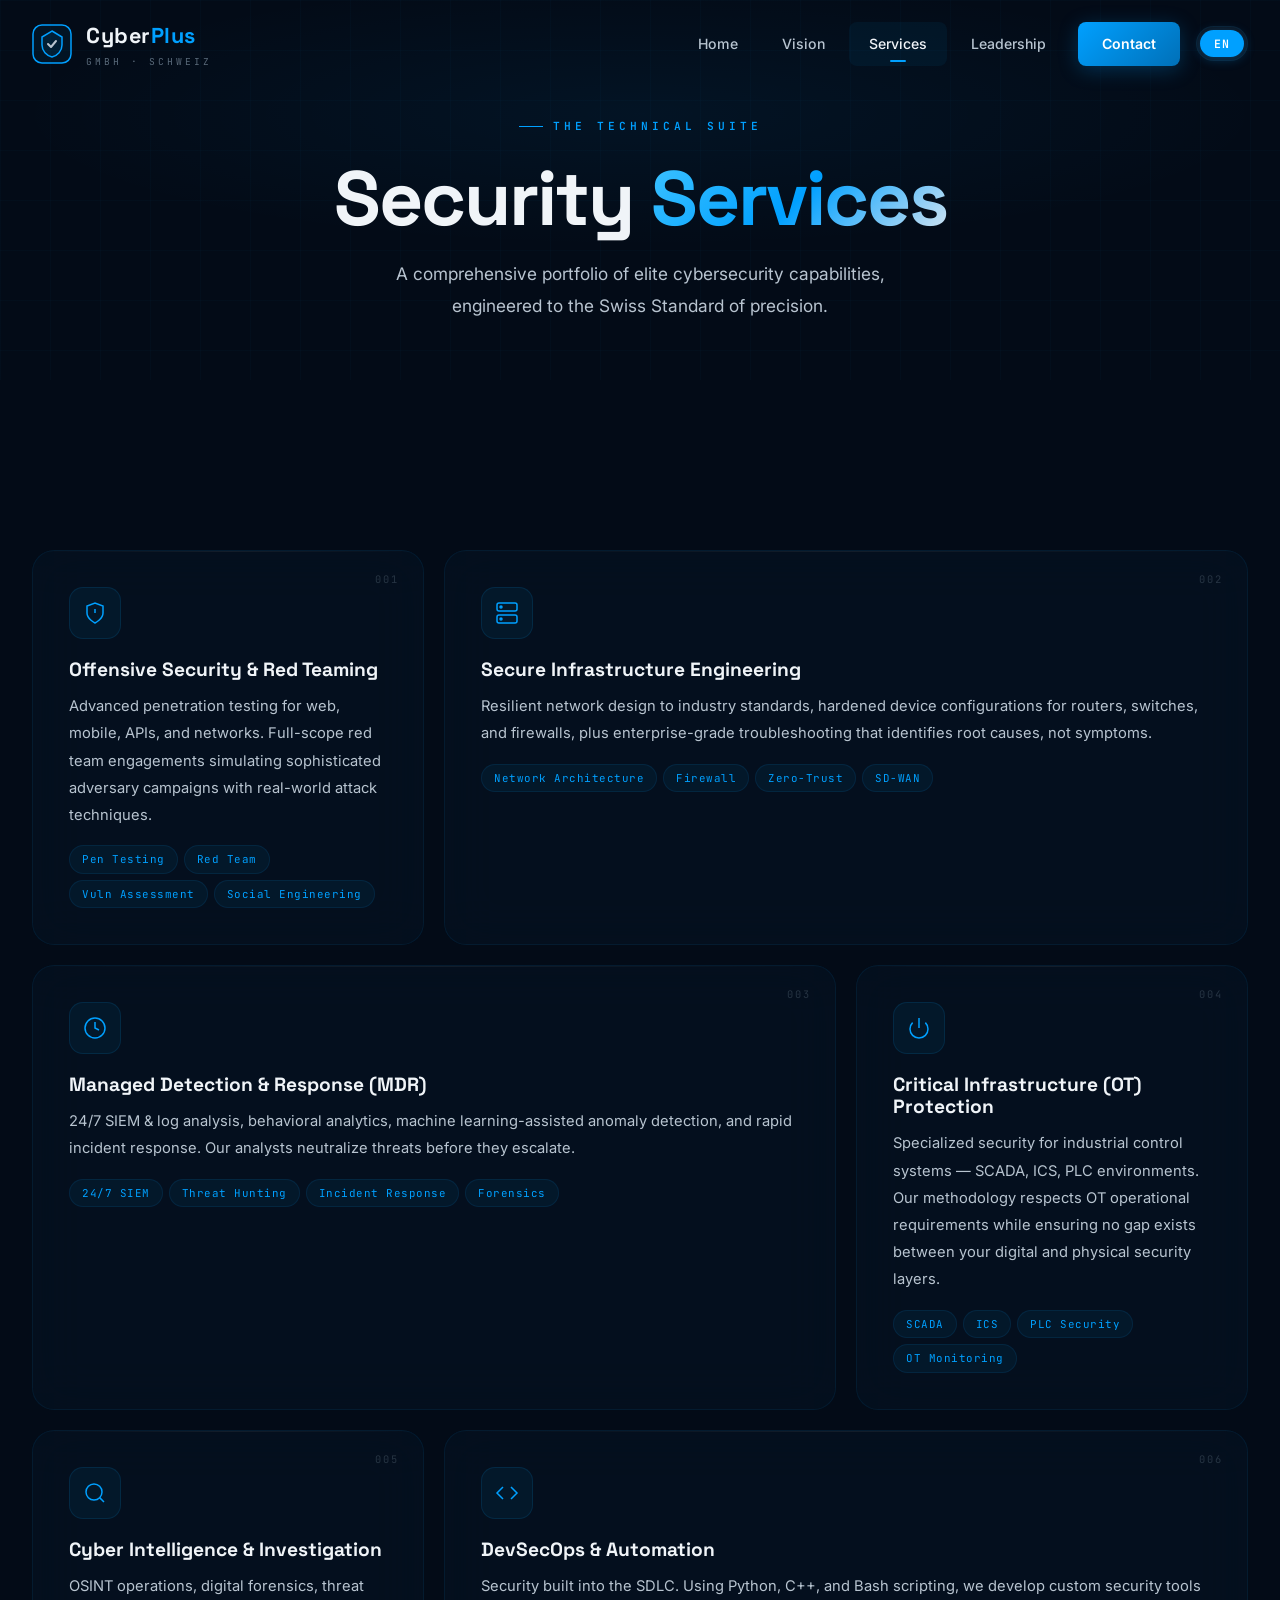
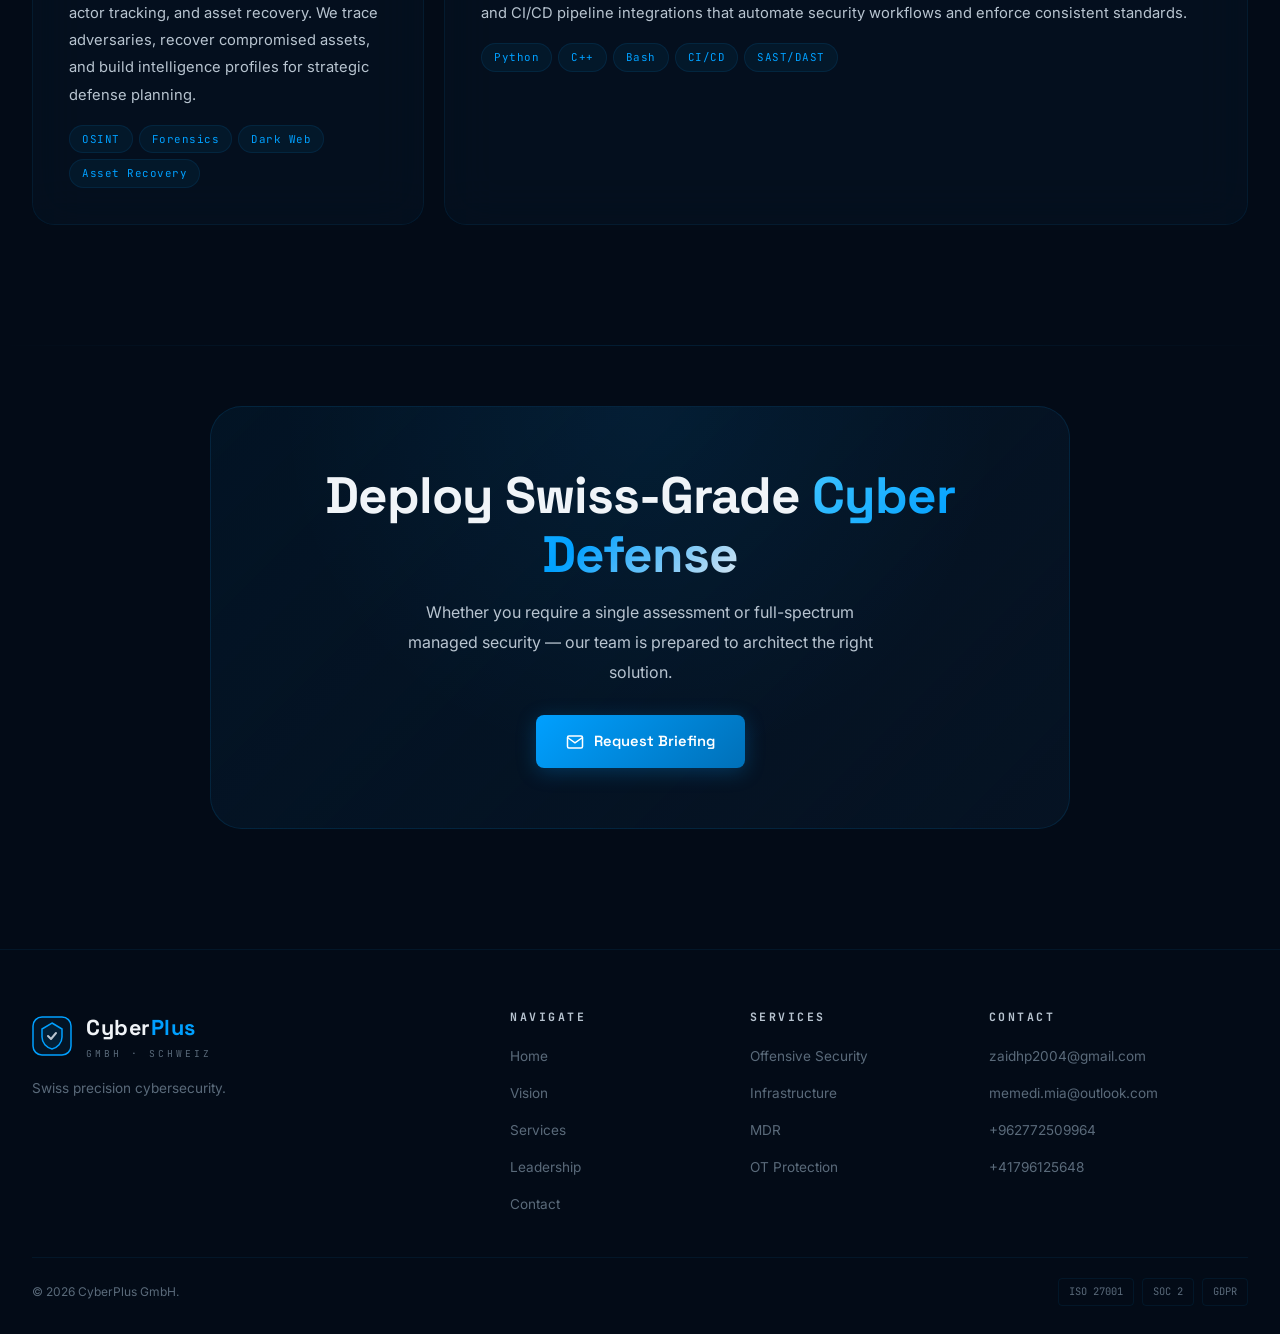
==== pages/services.html @ ab979b83 "Add files via upload" ====
<!DOCTYPE html>
<html lang="en">
<head>
  <meta charset="UTF-8">
  <meta name="viewport" content="width=device-width, initial-scale=1.0">
  <meta name="description" content="CyberPlus GmbH Security Services — Offensive Security, Red Teaming, MDR, OT Protection, Cyber Intelligence, DevSecOps. Swiss-grade cybersecurity.">
  <meta name="keywords" content="Offensive Security Zurich, Red Teaming Switzerland, Managed Detection Response, OT Security, DevSecOps, Penetration Testing, CyberPlus GmbH">
  <title>Core Security Services — CyberPlus GmbH</title>
  <link rel="stylesheet" href="../css/styles.css">
</head>
<body>
  <nav class="nav"><div class="nav-inner">
    <a href="../index.html" class="nav-brand"><div class="nav-brand-icon"><svg viewBox="0 0 40 40" fill="none"><rect x="1" y="1" width="38" height="38" rx="9" stroke="#00A0FF" stroke-width="1.5" fill="rgba(0,160,255,0.06)"/><path d="M20 7L30 13V21C30 27 25.5 31.5 20 33C14.5 31.5 10 27 10 21V13L20 7Z" stroke="#00A0FF" stroke-width="1.5" fill="rgba(0,160,255,0.08)"/><path d="M16 20L19 23L24 17" stroke="#B8C4D0" stroke-width="2" stroke-linecap="round" stroke-linejoin="round"/></svg></div><div><div class="nav-brand-name">Cyber<em>Plus</em></div><span class="nav-brand-sub">GmbH · Schweiz</span></div></a>
    <ul class="nav-menu">
      <li><a href="../index.html" data-lang="en">Home</a><a href="../index.html" data-lang="de">Startseite</a></li>
      <li><a href="vision.html">Vision</a></li>
      <li><a href="services.html" class="active" data-lang="en">Services</a><a href="services.html" class="active" data-lang="de">Leistungen</a></li>
      <li><a href="leadership.html" data-lang="en">Leadership</a><a href="leadership.html" data-lang="de">Führung</a></li>
      <li><a href="contact.html" class="nav-cta-btn" data-lang="en">Contact</a><a href="contact.html" class="nav-cta-btn" data-lang="de">Kontakt</a></li>
      <li><div class="lang-switch"><button class="lang-btn active" data-lang="en">EN</button><button class="lang-btn" data-lang="de">DE</button></div></li>
    </ul>
    <button class="nav-hamburger" aria-label="Menu"><span></span><span></span><span></span></button>
  </div></nav>
  <div class="nav-overlay"></div>

  <header class="page-hero">
    <div class="page-hero-bg"></div><div class="page-hero-grid"></div>
    <div class="container" style="position:relative;z-index:2;">
      <div class="section-tag reveal" style="justify-content:center;" data-lang="en">The Technical Suite</div>
      <div class="section-tag reveal" style="justify-content:center;" data-lang="de">Die technische Suite</div>
      <h1 class="reveal" data-lang="en">Security <span class="grad">Services</span></h1>
      <h1 class="reveal" data-lang="de">Sicherheits<span class="grad">leistungen</span></h1>
      <p class="reveal" data-lang="en">A comprehensive portfolio of elite cybersecurity capabilities, engineered to the Swiss Standard of precision.</p>
      <p class="reveal" data-lang="de">Ein umfassendes Portfolio erstklassiger Cybersicherheits-Fähigkeiten, entwickelt nach dem Schweizer Standard der Präzision.</p>
    </div>
  </header>

  <section class="section">
    <div class="container">
      <div class="services-bento stagger">
        <!-- 1. Offensive Security -->
        <div class="svc glass tilt-card">
          <span class="svc-num">001</span>
          <div class="svc-icon"><svg viewBox="0 0 24 24"><path d="M12 22s8-4 8-10V5l-8-3-8 3v7c0 6 8 10 8 10z"/><path d="M12 8v4M12 16h.01"/></svg></div>
          <h3 data-lang="en">Offensive Security &amp; Red Teaming</h3><h3 data-lang="de">Offensive Sicherheit &amp; Red Teaming</h3>
          <p data-lang="en">Advanced penetration testing for web, mobile, APIs, and networks. Full-scope red team engagements simulating sophisticated adversary campaigns with real-world attack techniques.</p>
          <p data-lang="de">Fortgeschrittene Penetrationstests für Web, Mobil, APIs und Netzwerke. Vollständige Red-Team-Engagements, die anspruchsvolle Angreifer-Kampagnen mit realen Angriffstechniken simulieren.</p>
          <div class="svc-chips"><span class="svc-chip">Pen Testing</span><span class="svc-chip">Red Team</span><span class="svc-chip">Vuln Assessment</span><span class="svc-chip">Social Engineering</span></div>
        </div>
        <!-- 2. Infrastructure -->
        <div class="svc glass tilt-card">
          <span class="svc-num">002</span>
          <div class="svc-icon"><svg viewBox="0 0 24 24"><rect x="2" y="2" width="20" height="8" rx="2"/><rect x="2" y="14" width="20" height="8" rx="2"/><circle cx="6" cy="6" r="1"/><circle cx="6" cy="18" r="1"/></svg></div>
          <h3 data-lang="en">Secure Infrastructure Engineering</h3><h3 data-lang="de">Sichere Infrastruktur-Entwicklung</h3>
          <p data-lang="en">Resilient network design to industry standards, hardened device configurations for routers, switches, and firewalls, plus enterprise-grade troubleshooting that identifies root causes, not symptoms.</p>
          <p data-lang="de">Widerstandsfähiges Netzwerkdesign nach Industriestandards, gehärtete Gerätekonfigurationen für Router, Switches und Firewalls sowie Enterprise-Fehlerbehebung, die Ursachen identifiziert.</p>
          <div class="svc-chips"><span class="svc-chip">Network Architecture</span><span class="svc-chip">Firewall</span><span class="svc-chip">Zero-Trust</span><span class="svc-chip">SD-WAN</span></div>
        </div>
        <!-- 3. MDR -->
        <div class="svc glass tilt-card">
          <span class="svc-num">003</span>
          <div class="svc-icon"><svg viewBox="0 0 24 24"><circle cx="12" cy="12" r="10"/><polyline points="12 6 12 12 16 14"/></svg></div>
          <h3 data-lang="en">Managed Detection &amp; Response (MDR)</h3><h3 data-lang="de">Managed Detection &amp; Response (MDR)</h3>
          <p data-lang="en">24/7 SIEM &amp; log analysis, behavioral analytics, machine learning-assisted anomaly detection, and rapid incident response. Our analysts neutralize threats before they escalate.</p>
          <p data-lang="de">24/7 SIEM &amp; Log-Analyse, Verhaltensanalyse, maschinell unterstützte Anomalieerkennung und schnelle Vorfallsreaktion. Unsere Analysten neutralisieren Bedrohungen, bevor sie eskalieren.</p>
          <div class="svc-chips"><span class="svc-chip">24/7 SIEM</span><span class="svc-chip">Threat Hunting</span><span class="svc-chip">Incident Response</span><span class="svc-chip">Forensics</span></div>
        </div>
        <!-- 4. OT Protection -->
        <div class="svc glass tilt-card">
          <span class="svc-num">004</span>
          <div class="svc-icon"><svg viewBox="0 0 24 24"><path d="M18.36 6.64a9 9 0 1 1-12.73 0"/><line x1="12" y1="2" x2="12" y2="12"/></svg></div>
          <h3 data-lang="en">Critical Infrastructure (OT) Protection</h3><h3 data-lang="de">Schutz Kritischer Infrastrukturen (OT)</h3>
          <p data-lang="en">Specialized security for industrial control systems — SCADA, ICS, PLC environments. Our methodology respects OT operational requirements while ensuring no gap exists between your digital and physical security layers.</p>
          <p data-lang="de">Spezialisierte Sicherheit für industrielle Steuerungssysteme — SCADA, ICS, PLC-Umgebungen. Unsere Methodik respektiert OT-Betriebsanforderungen und schliesst Lücken zwischen digitalen und physischen Sicherheitsschichten.</p>
          <div class="svc-chips"><span class="svc-chip">SCADA</span><span class="svc-chip">ICS</span><span class="svc-chip">PLC Security</span><span class="svc-chip">OT Monitoring</span></div>
        </div>
        <!-- 5. Cyber Intelligence -->
        <div class="svc glass tilt-card">
          <span class="svc-num">005</span>
          <div class="svc-icon"><svg viewBox="0 0 24 24"><circle cx="11" cy="11" r="8"/><line x1="21" y1="21" x2="16.65" y2="16.65"/></svg></div>
          <h3 data-lang="en">Cyber Intelligence &amp; Investigation</h3><h3 data-lang="de">Cyber Intelligence &amp; Untersuchung</h3>
          <p data-lang="en">OSINT operations, digital forensics, threat actor tracking, and asset recovery. We trace adversaries, recover compromised assets, and build intelligence profiles for strategic defense planning.</p>
          <p data-lang="de">OSINT-Operationen, digitale Forensik, Bedrohungsakteur-Tracking und Asset-Wiederherstellung. Wir verfolgen Angreifer, stellen kompromittierte Assets wieder her und erstellen Geheimdienstprofile.</p>
          <div class="svc-chips"><span class="svc-chip">OSINT</span><span class="svc-chip">Forensics</span><span class="svc-chip">Dark Web</span><span class="svc-chip">Asset Recovery</span></div>
        </div>
        <!-- 6. DevSecOps -->
        <div class="svc glass tilt-card">
          <span class="svc-num">006</span>
          <div class="svc-icon"><svg viewBox="0 0 24 24"><polyline points="16 18 22 12 16 6"/><polyline points="8 6 2 12 8 18"/></svg></div>
          <h3 data-lang="en">DevSecOps &amp; Automation</h3><h3 data-lang="de">DevSecOps &amp; Automatisierung</h3>
          <p data-lang="en">Security built into the SDLC. Using Python, C++, and Bash scripting, we develop custom security tools and CI/CD pipeline integrations that automate security workflows and enforce consistent standards.</p>
          <p data-lang="de">Sicherheit im SDLC integriert. Mit Python, C++ und Bash-Scripting entwickeln wir massgeschneiderte Sicherheits-Tools und CI/CD-Pipeline-Integrationen zur Automatisierung von Sicherheits-Workflows.Our recommended programming languages: (HTML,CSS,JavaScript (OOP), PHP (OOP) , Python (OOP) , Ruby (OOP), Bash Scripting , C++ (OOP) , C# (OOP), SQL , Node.js , React) </p>
          <div class="svc-chips"><span class="svc-chip">Python</span><span class="svc-chip">C++</span><span class="svc-chip">Bash</span><span class="svc-chip">CI/CD</span><span class="svc-chip">SAST/DAST</span></div>
        </div>
      </div>
    </div>
  </section>

  <div class="divider"></div>

  <section class="section" style="padding-top:60px;">
    <div class="container">
      <div class="cta-banner reveal-scale">
        <h2 style="margin-bottom:14px;" data-lang="en">Deploy Swiss-Grade <span class="grad">Cyber Defense</span></h2>
        <h2 style="margin-bottom:14px;" data-lang="de">Schweizer <span class="grad">Cyber-Verteidigung</span> einsetzen</h2>
        <p style="max-width:500px;margin:0 auto 28px;" data-lang="en">Whether you require a single assessment or full-spectrum managed security — our team is prepared to architect the right solution.</p>
        <p style="max-width:500px;margin:0 auto 28px;" data-lang="de">Ob einzelne Bewertung oder umfassendes Managed-Security-Programm — unser Team entwickelt die richtige Lösung.</p>
        <a href="contact.html" class="btn btn-primary">
          <svg width="18" height="18" viewBox="0 0 24 24" fill="none" stroke="currentColor" stroke-width="2"><path d="M4 4h16c1.1 0 2 .9 2 2v12c0 1.1-.9 2-2 2H4c-1.1 0-2-.9-2-2V6c0-1.1.9-2 2-2z"/><polyline points="22,6 12,13 2,6"/></svg>
          <span data-lang="en">Request Briefing</span><span data-lang="de">Briefing anfragen</span>
        </a>
      </div>
    </div>
  </section>

  <footer class="footer"><div class="container"><div class="footer-grid">
    <div class="footer-brand"><a href="../index.html" class="nav-brand" style="margin-bottom:8px;"><div class="nav-brand-icon"><svg viewBox="0 0 40 40" fill="none"><rect x="1" y="1" width="38" height="38" rx="9" stroke="#00A0FF" stroke-width="1.5" fill="rgba(0,160,255,0.06)"/><path d="M20 7L30 13V21C30 27 25.5 31.5 20 33C14.5 31.5 10 27 10 21V13L20 7Z" stroke="#00A0FF" stroke-width="1.5" fill="rgba(0,160,255,0.08)"/><path d="M16 20L19 23L24 17" stroke="#B8C4D0" stroke-width="2" stroke-linecap="round" stroke-linejoin="round"/></svg></div><div><div class="nav-brand-name">Cyber<em>Plus</em></div><span class="nav-brand-sub">GmbH · Schweiz</span></div></a><p>Swiss precision cybersecurity.</p></div>
    <div><h4>Navigate</h4><ul class="footer-links"><li><a href="../index.html">Home</a></li><li><a href="vision.html">Vision</a></li><li><a href="services.html">Services</a></li><li><a href="leadership.html">Leadership</a></li><li><a href="contact.html">Contact</a></li></ul></div>
    <div><h4>Services</h4><ul class="footer-links"><li><a href="services.html">Offensive Security</a></li><li><a href="services.html">Infrastructure</a></li><li><a href="services.html">MDR</a></li><li><a href="services.html">OT Protection</a></li></ul></div>
    <div><h4>Contact</h4><ul class="footer-links"><li><a href="mailto:zaidhp2004@gmail.com">zaidhp2004@gmail.com</a></li><li><a href="mailto:memedi.mia@outlook.com">memedi.mia@outlook.com</a></li><li><a href="tel:+962772509964">+962772509964</a></li><li><a href="tel:+41796125648">+41796125648</a></li></ul></div>
  </div><div class="footer-bottom"><p>&copy; 2026 CyberPlus GmbH.</p><div class="footer-badges"><span class="footer-badge">ISO 27001</span><span class="footer-badge">SOC 2</span><span class="footer-badge">GDPR</span></div></div></div></footer>
  <script src="../js/main.js"></script>
</body>
</html>
---- css/styles.css ----
/* ============================================
   CyberPlus GmbH — V2 COMPLETE REDESIGN
   Cinematic · Bilingual · Immersive
   ============================================ */

@import url('https://fonts.googleapis.com/css2?family=Space+Grotesk:wght@300;400;500;600;700&family=JetBrains+Mono:wght@300;400;500;600;700&family=Inter:wght@300;400;500;600;700;800;900&display=swap');

:root {
  --bg-primary: #030B17;
  --bg-secondary: #071526;
  --bg-tertiary: #0C1E35;
  --bg-card: rgba(7, 21, 38, 0.7);
  --accent: #00A0FF;
  --accent-bright: #40C4FF;
  --accent-dim: #0070B8;
  --accent-glow: rgba(0, 160, 255, 0.15);
  --accent-glow-strong: rgba(0, 160, 255, 0.35);
  --silver: #B8C4D0;
  --silver-bright: #E0E8F0;
  --silver-dim: #5A6A7A;
  --white: #F0F4F8;
  --white-off: #CBD5E1;
  --red-alert: #FF3B5C;
  --green-secure: #00E98F;
  --glass: rgba(7, 21, 38, 0.55);
  --glass-border: rgba(0, 160, 255, 0.08);
  --glass-border-hover: rgba(0, 160, 255, 0.25);
  --font-display: 'Space Grotesk', sans-serif;
  --font-body: 'Inter', sans-serif;
  --font-mono: 'JetBrains Mono', monospace;
  --ease-out-expo: cubic-bezier(0.16, 1, 0.3, 1);
  --ease-in-out: cubic-bezier(0.76, 0, 0.24, 1);
  --radius-sm: 8px;
  --radius-md: 14px;
  --radius-lg: 22px;
  --radius-xl: 32px;
}

*, *::before, *::after { margin: 0; padding: 0; box-sizing: border-box; }

html {
  scroll-behavior: smooth;
  font-size: 16px;
  -webkit-font-smoothing: antialiased;
}

body {
  font-family: var(--font-body);
  background: var(--bg-primary);
  color: var(--white);
  line-height: 1.7;
  overflow-x: hidden;
}

::selection { background: var(--accent); color: #fff; }

::-webkit-scrollbar { width: 6px; }
::-webkit-scrollbar-track { background: var(--bg-primary); }
::-webkit-scrollbar-thumb { background: var(--bg-tertiary); border-radius: 3px; }
::-webkit-scrollbar-thumb:hover { background: var(--accent); }

a { color: var(--accent); text-decoration: none; transition: color 0.3s; }
a:hover { color: var(--accent-bright); }
img { max-width: 100%; display: block; }

h1, h2, h3, h4, h5 {
  font-family: var(--font-display);
  font-weight: 700;
  line-height: 1.15;
  color: var(--white);
}
h1 { font-size: clamp(2.6rem, 6vw, 5rem); letter-spacing: -2px; }
h2 { font-size: clamp(1.8rem, 4vw, 3.2rem); letter-spacing: -1px; }
h3 { font-size: clamp(1.2rem, 2.5vw, 1.7rem); }
p { color: var(--silver); font-size: 1rem; line-height: 1.85; }

/* ─────────── NAVIGATION ─────────── */
.nav {
  position: fixed; top: 0; left: 0; width: 100%; z-index: 1000;
  padding: 18px 0;
  transition: all 0.5s var(--ease-out-expo);
}
.nav.scrolled {
  padding: 8px 0;
  background: rgba(3, 11, 23, 0.92);
  backdrop-filter: blur(24px);
  border-bottom: 1px solid var(--glass-border);
}
.nav-inner {
  max-width: 1400px; margin: 0 auto; padding: 0 32px;
  display: flex; align-items: center; justify-content: space-between;
}
.nav-brand {
  display: flex; align-items: center; gap: 14px; text-decoration: none; z-index: 1001;
}
.nav-brand-icon {
  width: 40px; height: 40px; position: relative;
}
.nav-brand-icon svg { width: 100%; height: 100%; }
.nav-brand-name {
  font-family: var(--font-display);
  font-size: 1.35rem; font-weight: 700; color: var(--white); letter-spacing: 0.5px;
}
.nav-brand-name em {
  font-style: normal; color: var(--accent);
}
.nav-brand-sub {
  display: block; font-size: 0.6rem; color: var(--silver-dim);
  letter-spacing: 3px; text-transform: uppercase; margin-top: -1px; font-family: var(--font-mono);
}
.nav-menu {
  display: flex; align-items: center; gap: 4px; list-style: none;
}
.nav-menu a {
  display: block; padding: 10px 20px; color: var(--silver);
  font-size: 0.88rem; font-weight: 500; border-radius: var(--radius-sm);
  transition: all 0.3s; position: relative; text-decoration: none;
}
.nav-menu a:hover, .nav-menu a.active {
  color: var(--white); background: rgba(0, 160, 255, 0.06);
}
.nav-menu a.active::after {
  content: ''; position: absolute; bottom: 4px; left: 50%; transform: translateX(-50%);
  width: 16px; height: 2px; background: var(--accent); border-radius: 2px;
}

/* Language Switcher */
.lang-switch {
  display: flex; align-items: center; gap: 2px;
  background: rgba(255,255,255,0.04); border: 1px solid var(--glass-border);
  border-radius: 50px; padding: 3px; margin-left: 12px;
}
.lang-btn {
  padding: 6px 14px; border: none; background: none; color: var(--silver-dim);
  font-family: var(--font-mono); font-size: 0.72rem; font-weight: 600;
  letter-spacing: 1px; cursor: pointer; border-radius: 50px;
  transition: all 0.3s;
}
.lang-btn.active {
  background: var(--accent); color: #fff;
  box-shadow: 0 2px 12px rgba(0, 160, 255, 0.3);
}

/* CTA Nav */
.nav-cta-btn {
  margin-left: 8px; padding: 10px 24px !important;
  background: linear-gradient(135deg, var(--accent), var(--accent-dim)) !important;
  color: #fff !important; border-radius: var(--radius-sm) !important;
  font-weight: 600 !important;
  box-shadow: 0 4px 20px rgba(0, 160, 255, 0.25);
  transition: all 0.3s !important;
}
.nav-cta-btn:hover {
  box-shadow: 0 6px 30px rgba(0, 160, 255, 0.45) !important;
  transform: translateY(-1px);
}

/* Hamburger */
.nav-hamburger {
  display: none; flex-direction: column; gap: 5px;
  cursor: pointer; padding: 8px; background: none; border: none; z-index: 1001;
}
.nav-hamburger span {
  display: block; width: 24px; height: 2px; background: var(--white);
  border-radius: 2px; transition: all 0.3s;
}
.nav-hamburger.open span:nth-child(1) { transform: rotate(45deg) translate(5px, 5px); }
.nav-hamburger.open span:nth-child(2) { opacity: 0; }
.nav-hamburger.open span:nth-child(3) { transform: rotate(-45deg) translate(5px, -5px); }

/* ─────────── HERO ─────────── */
.hero {
  min-height: 100vh; display: flex; align-items: center;
  position: relative; overflow: hidden; padding-top: 80px;
}
.hero-canvas {
  position: absolute; inset: 0; z-index: 0;
}
.hero-canvas canvas { width: 100% !important; height: 100% !important; display: block; }
.hero-gradient {
  position: absolute; inset: 0; z-index: 1;
  background:
    radial-gradient(ellipse 80% 60% at 50% 40%, transparent 30%, var(--bg-primary) 75%),
    linear-gradient(to bottom, transparent 60%, var(--bg-primary) 100%);
}
.hero-inner {
  position: relative; z-index: 2;
  max-width: 1400px; margin: 0 auto; padding: 0 32px;
  display: grid; grid-template-columns: 1fr 1fr; gap: 60px; align-items: center;
}
.hero-text { max-width: 640px; }
.hero-eyebrow {
  display: inline-flex; align-items: center; gap: 10px;
  font-family: var(--font-mono); font-size: 0.72rem; font-weight: 500;
  color: var(--accent); letter-spacing: 3px; text-transform: uppercase;
  margin-bottom: 24px; opacity: 0; animation: fadeSlideUp 0.8s 0.3s forwards;
}
.hero-eyebrow-pulse {
  width: 8px; height: 8px; background: var(--green-secure); border-radius: 50%;
  animation: pulse 2s infinite;
}
@keyframes pulse {
  0%, 100% { box-shadow: 0 0 0 0 rgba(0, 233, 143, 0.4); }
  50% { box-shadow: 0 0 0 8px rgba(0, 233, 143, 0); }
}
.hero h1 {
  margin-bottom: 24px; opacity: 0; animation: fadeSlideUp 0.8s 0.5s forwards;
}
.hero h1 .accent { color: var(--accent); }
.hero h1 .thin { font-weight: 300; color: var(--silver); }
.hero-desc {
  font-size: 1.1rem; margin-bottom: 36px; max-width: 520px;
  opacity: 0; animation: fadeSlideUp 0.8s 0.7s forwards;
}
.hero-actions {
  display: flex; gap: 14px; flex-wrap: wrap;
  opacity: 0; animation: fadeSlideUp 0.8s 0.9s forwards;
}
.hero-visual {
  display: flex; justify-content: center; align-items: center;
  position: relative;
}
.hero-banner-wrap {
  position: relative; max-width: 540px; width: 100%;
  opacity: 0; animation: fadeScale 1s 0.6s forwards;
}
.hero-banner-wrap img {
  width: 100%; border-radius: var(--radius-lg);
  box-shadow: 0 20px 80px rgba(0, 160, 255, 0.12);
}
.hero-banner-ring {
  position: absolute; inset: -20px; border: 1px solid rgba(0, 160, 255, 0.1);
  border-radius: var(--radius-xl); animation: ring-rotate 20s linear infinite;
  pointer-events: none;
}
.hero-banner-ring::before {
  content: ''; position: absolute; top: -4px; left: 50%;
  width: 8px; height: 8px; background: var(--accent); border-radius: 50%;
  box-shadow: 0 0 12px var(--accent);
}
@keyframes ring-rotate { from { transform: rotate(0deg); } to { transform: rotate(360deg); } }
.hero-banner-ring-2 {
  position: absolute; inset: -44px; border: 1px dashed rgba(0, 160, 255, 0.06);
  border-radius: var(--radius-xl); animation: ring-rotate 35s linear infinite reverse;
  pointer-events: none;
}

/* ─────────── BUTTONS ─────────── */
.btn {
  display: inline-flex; align-items: center; gap: 10px;
  padding: 14px 30px; border-radius: var(--radius-sm);
  font-family: var(--font-display); font-size: 0.92rem; font-weight: 600;
  cursor: pointer; border: none; transition: all 0.4s var(--ease-out-expo);
  text-decoration: none; position: relative; overflow: hidden;
}
.btn-primary {
  background: linear-gradient(135deg, var(--accent), var(--accent-dim));
  color: #fff; box-shadow: 0 4px 20px rgba(0, 160, 255, 0.25);
}
.btn-primary:hover {
  box-shadow: 0 8px 35px rgba(0, 160, 255, 0.45);
  transform: translateY(-2px); color: #fff;
}
.btn-ghost {
  background: transparent; color: var(--silver);
  border: 1px solid rgba(255,255,255,0.1);
}
.btn-ghost:hover {
  background: rgba(255,255,255,0.04); border-color: rgba(0, 160, 255, 0.3);
  color: var(--white);
}

/* ─────────── SECTIONS ─────────── */
.section {
  padding: 120px 0; position: relative;
}
.container {
  max-width: 1400px; margin: 0 auto; padding: 0 32px;
}
.section-tag {
  display: inline-flex; align-items: center; gap: 10px;
  font-family: var(--font-mono); font-size: 0.7rem; font-weight: 600;
  color: var(--accent); letter-spacing: 4px; text-transform: uppercase;
  margin-bottom: 18px;
}
.section-tag::before {
  content: ''; width: 24px; height: 1px; background: var(--accent);
}
.section-headline {
  margin-bottom: 18px;
}
.section-sub {
  font-size: 1.08rem; max-width: 560px; margin-bottom: 50px;
}
.text-center { text-align: center; }
.text-center .section-sub { margin-left: auto; margin-right: auto; }

/* Gradient text */
.grad {
  background: linear-gradient(135deg, var(--accent-bright), var(--accent), var(--silver-bright));
  -webkit-background-clip: text; -webkit-text-fill-color: transparent;
  background-clip: text;
}

/* Divider */
.divider {
  width: 100%; height: 1px;
  background: linear-gradient(90deg, transparent, var(--glass-border), rgba(0,160,255,0.12), var(--glass-border), transparent);
}

/* ─────────── 3D GLASS CARDS ─────────── */
.glass {
  background: var(--glass);
  backdrop-filter: blur(24px); -webkit-backdrop-filter: blur(24px);
  border: 1px solid var(--glass-border);
  border-radius: var(--radius-lg);
  position: relative; overflow: hidden;
  transition: all 0.5s var(--ease-out-expo);
}
.glass::before {
  content: ''; position: absolute; top: 0; left: 0; right: 0; height: 1px;
  background: linear-gradient(90deg, transparent, rgba(255,255,255,0.06), transparent);
}
.glass:hover {
  border-color: var(--glass-border-hover);
  box-shadow: 0 8px 40px rgba(0, 160, 255, 0.08), inset 0 1px 0 rgba(255,255,255,0.04);
  transform: translateY(-4px);
}

/* Tilt 3D effect on cards */
.tilt-card {
  transform-style: preserve-3d; perspective: 1000px;
}

/* ─────────── SERVICE CARDS ─────────── */
.services-bento {
  display: grid;
  grid-template-columns: repeat(3, 1fr);
  grid-template-rows: auto auto;
  gap: 20px;
  margin-top: 50px;
}
.services-bento .svc:nth-child(1) { grid-column: 1 / 2; }
.services-bento .svc:nth-child(2) { grid-column: 2 / 4; }
.services-bento .svc:nth-child(3) { grid-column: 1 / 3; }
.services-bento .svc:nth-child(4) { grid-column: 3 / 4; }
.services-bento .svc:nth-child(5) { grid-column: 1 / 2; }
.services-bento .svc:nth-child(6) { grid-column: 2 / 4; }

.svc {
  padding: 36px;
}
.svc-icon {
  width: 52px; height: 52px;
  background: rgba(0, 160, 255, 0.06);
  border: 1px solid rgba(0, 160, 255, 0.12);
  border-radius: var(--radius-md);
  display: flex; align-items: center; justify-content: center;
  margin-bottom: 20px;
  transition: all 0.4s;
}
.svc:hover .svc-icon {
  background: rgba(0, 160, 255, 0.12);
  border-color: rgba(0, 160, 255, 0.3);
  box-shadow: 0 0 24px rgba(0, 160, 255, 0.15);
}
.svc-icon svg {
  width: 24px; height: 24px; stroke: var(--accent); fill: none; stroke-width: 1.5;
}
.svc h3 { margin-bottom: 12px; font-size: 1.2rem; }
.svc p { font-size: 0.92rem; }
.svc-chips {
  display: flex; flex-wrap: wrap; gap: 6px; margin-top: 16px;
}
.svc-chip {
  padding: 4px 12px; font-size: 0.68rem; font-family: var(--font-mono);
  color: var(--accent); background: rgba(0, 160, 255, 0.06);
  border: 1px solid rgba(0, 160, 255, 0.1); border-radius: 50px; letter-spacing: 0.5px;
}
.svc-num {
  position: absolute; top: 20px; right: 24px;
  font-family: var(--font-mono); font-size: 0.65rem;
  color: var(--silver-dim); letter-spacing: 2px; opacity: 0.4;
}

/* ─────────── LEADER CARDS ─────────── */
.leaders-wrap {
  display: grid; grid-template-columns: 1fr 1fr; gap: 32px; margin-top: 50px;
}
.leader {
  border-radius: var(--radius-xl); overflow: hidden; position: relative;
}
.leader-img-wrap {
  width: 100%; height: 420px; position: relative; overflow: hidden;
}
.leader-img-wrap img {
  width: 100%; height: 100%; object-fit: cover; object-position: center top;
  transition: transform 0.8s var(--ease-out-expo);
}
.leader:hover .leader-img-wrap img { transform: scale(1.04); }
.leader-img-overlay {
  position: absolute; inset: 0;
  background: linear-gradient(to top, var(--bg-primary) 0%, rgba(3,11,23,0.4) 40%, transparent 70%);
  z-index: 1;
}
.leader-body {
  padding: 32px 36px 40px; position: relative; z-index: 2;
}
.leader-tag {
  font-family: var(--font-mono); font-size: 0.68rem;
  color: var(--accent); letter-spacing: 2.5px; text-transform: uppercase;
  margin-bottom: 8px;
}
.leader-name {
  font-size: 1.9rem; font-weight: 700; margin-bottom: 14px; letter-spacing: -0.5px;
}
.leader-desc {
  font-size: 0.92rem; color: var(--silver); line-height: 1.85; margin-bottom: 20px;
}
.leader-chips {
  display: flex; flex-wrap: wrap; gap: 8px;
}
.leader-chip {
  padding: 5px 14px; font-size: 0.72rem; font-family: var(--font-mono);
  background: rgba(255,255,255,0.03); border: 1px solid rgba(255,255,255,0.08);
  border-radius: 50px; color: var(--silver); letter-spacing: 0.5px;
}

/* ─────────── VISION / MISSION ─────────── */
.vm-split {
  display: grid; grid-template-columns: 1fr 1fr; gap: 32px; margin-top: 50px;
}
.vm-card {
  padding: 44px;
}
.vm-card h3 {
  font-size: 1.4rem; margin-bottom: 16px;
}
.vm-card p {
  margin-bottom: 14px;
}

.pillars-row {
  display: grid; grid-template-columns: repeat(3, 1fr); gap: 20px; margin-top: 50px;
}
.pillar {
  padding: 32px; text-align: center;
}
.pillar-idx {
  font-family: var(--font-mono); font-size: 2.4rem; font-weight: 800;
  background: linear-gradient(135deg, rgba(0,160,255,0.3), rgba(0,160,255,0.05));
  -webkit-background-clip: text; -webkit-text-fill-color: transparent;
  margin-bottom: 14px;
}
.pillar h3 { font-size: 1.05rem; margin-bottom: 10px; }
.pillar p { font-size: 0.88rem; }

/* ─────────── CONTACT ─────────── */
.contact-grid {
  display: grid; grid-template-columns: 1fr 1.1fr; gap: 50px; align-items: start; margin-top: 50px;
}
.contact-channels {
  display: grid; gap: 16px;
}
.contact-ch {
  padding: 24px 28px; display: flex; align-items: center; gap: 18px;
}
.contact-ch-icon {
  width: 44px; height: 44px; flex-shrink: 0;
  background: rgba(0, 160, 255, 0.08); border: 1px solid rgba(0, 160, 255, 0.15);
  border-radius: 50%; display: flex; align-items: center; justify-content: center;
}
.contact-ch-icon svg { width: 20px; height: 20px; stroke: var(--accent); fill: none; stroke-width: 1.5; }
.contact-ch-label {
  font-size: 0.7rem; font-family: var(--font-mono); color: var(--silver-dim);
  letter-spacing: 1.5px; text-transform: uppercase; margin-bottom: 4px;
}
.contact-ch-value { font-size: 0.95rem; color: var(--white); font-weight: 500; }
.contact-ch-value a { color: var(--accent-bright); }

/* Form */
.form { display: grid; gap: 20px; }
.form-row { display: grid; grid-template-columns: 1fr 1fr; gap: 20px; }
.form-field label {
  display: block; font-size: 0.78rem; font-weight: 600;
  color: var(--silver-dim); letter-spacing: 0.5px; margin-bottom: 8px;
}
.form-field input,
.form-field select,
.form-field textarea {
  width: 100%; padding: 13px 16px;
  background: rgba(255,255,255,0.03); border: 1px solid var(--glass-border);
  border-radius: var(--radius-sm); color: var(--white);
  font-family: var(--font-body); font-size: 0.9rem;
  transition: all 0.3s; outline: none;
}
.form-field input:focus,
.form-field select:focus,
.form-field textarea:focus {
  border-color: var(--accent);
  box-shadow: 0 0 0 3px rgba(0, 160, 255, 0.08);
}
.form-field textarea { resize: vertical; min-height: 120px; }
.form-field select option { background: var(--bg-primary); }
.form-secure {
  display: flex; align-items: center; gap: 8px;
  padding: 10px 16px; background: rgba(0, 233, 143, 0.04);
  border: 1px solid rgba(0, 233, 143, 0.12); border-radius: var(--radius-sm);
  font-size: 0.75rem; color: var(--green-secure); font-family: var(--font-mono);
}

/* Map */
.map-wrap {
  width: 100%; height: 300px;
  background: var(--bg-secondary); border: 1px solid var(--glass-border);
  border-radius: var(--radius-lg); overflow: hidden; margin-top: 20px;
  display: flex; align-items: center; justify-content: center;
}

/* ─────────── PAGE HEADER ─────────── */
.page-hero {
  min-height: 380px; display: flex; align-items: center; justify-content: center;
  text-align: center; position: relative; overflow: hidden; padding-top: 100px; padding-bottom: 50px;
}
.page-hero-bg {
  position: absolute; inset: 0;
  background: radial-gradient(ellipse 70% 50% at 50% 30%, rgba(0,160,255,0.06) 0%, transparent 70%);
}
.page-hero-grid {
  position: absolute; inset: 0;
  background-image:
    linear-gradient(rgba(0,160,255,0.025) 1px, transparent 1px),
    linear-gradient(90deg, rgba(0,160,255,0.025) 1px, transparent 1px);
  background-size: 50px 50px;
}
.page-hero .section-tag { justify-content: center; }
.page-hero h1 { margin-bottom: 16px; }
.page-hero p { max-width: 580px; margin: 0 auto; font-size: 1.08rem; }

/* ─────────── STATS ROW ─────────── */
.stats-row {
  display: grid; grid-template-columns: repeat(4, 1fr); gap: 20px; margin-top: 60px;
}
.stat-item {
  text-align: center; padding: 28px 20px;
}
.stat-val {
  font-family: var(--font-display); font-size: 2.4rem; font-weight: 700;
  color: var(--white); margin-bottom: 6px;
}
.stat-label {
  font-size: 0.72rem; font-family: var(--font-mono); color: var(--silver-dim);
  letter-spacing: 2px; text-transform: uppercase;
}

/* ─────────── FOOTER ─────────── */
.footer {
  background: var(--bg-primary); border-top: 1px solid var(--glass-border);
  padding: 60px 0 28px;
}
.footer-grid {
  display: grid; grid-template-columns: 2.2fr 1fr 1fr 1.3fr;
  gap: 40px; margin-bottom: 40px;
}
.footer-brand p { font-size: 0.85rem; color: var(--silver-dim); margin-top: 14px; max-width: 280px; }
.footer h4 {
  font-size: 0.72rem; text-transform: uppercase; letter-spacing: 2.5px;
  color: var(--silver); margin-bottom: 18px; font-family: var(--font-mono);
}
.footer-links { list-style: none; display: flex; flex-direction: column; gap: 10px; }
.footer-links a { font-size: 0.85rem; color: var(--silver-dim); }
.footer-links a:hover { color: var(--accent); }
.footer-bottom {
  border-top: 1px solid var(--glass-border); padding-top: 20px;
  display: flex; justify-content: space-between; align-items: center; flex-wrap: wrap; gap: 12px;
}
.footer-bottom p { font-size: 0.75rem; color: var(--silver-dim); }
.footer-badges { display: flex; gap: 8px; }
.footer-badge {
  padding: 4px 10px; font-size: 0.65rem; font-family: var(--font-mono);
  border: 1px solid var(--glass-border); border-radius: 4px; color: var(--silver-dim);
}

/* ─────────── CTA BANNER ─────────── */
.cta-banner {
  padding: 60px 48px; text-align: center; max-width: 860px; margin: 0 auto;
  background: linear-gradient(135deg, rgba(0,160,255,0.06), rgba(7,21,38,0.8));
  border: 1px solid rgba(0,160,255,0.12);
  border-radius: var(--radius-xl); position: relative; overflow: hidden;
}
.cta-banner::before {
  content: ''; position: absolute; inset: 0;
  background: radial-gradient(circle at 50% 0%, rgba(0,160,255,0.08), transparent 60%);
}
.cta-banner > * { position: relative; z-index: 1; }

/* ─────────── LEADER DETAIL (Leadership page) ─────────── */
.leader-detail-section { padding: 80px 0; }
.leader-detail-grid {
  display: grid; grid-template-columns: 380px 1fr; gap: 56px; align-items: center;
}
.leader-detail-grid.flip { grid-template-columns: 1fr 380px; }
.leader-portrait-wrap {
  aspect-ratio: 3/4; border-radius: var(--radius-xl);
  overflow: hidden; position: relative; border: 1px solid var(--glass-border);
}
.leader-portrait-wrap img {
  width: 100%; height: 100%; object-fit: cover; object-position: center top;
  transition: transform 0.8s var(--ease-out-expo);
}
.leader-portrait-wrap:hover img { transform: scale(1.04); }
.leader-portrait-tag {
  position: absolute; bottom: 20px; left: 50%; transform: translateX(-50%);
  background: rgba(3,11,23,0.85); backdrop-filter: blur(12px);
  border: 1px solid rgba(0,160,255,0.2); padding: 7px 18px; border-radius: 50px;
  font-family: var(--font-mono); font-size: 0.68rem; color: var(--accent);
  letter-spacing: 2px; text-transform: uppercase; white-space: nowrap; z-index: 2;
}
.leader-portrait-gradient {
  position: absolute; inset: 0; z-index: 1; pointer-events: none;
  background: linear-gradient(to top, rgba(3,11,23,0.7) 0%, transparent 45%);
}
.leader-detail-content .leader-tag { margin-bottom: 4px; }
.leader-detail-content h2 { font-size: 2.2rem; margin-bottom: 20px; }
.leader-detail-content .bio-p { font-size: 0.98rem; margin-bottom: 18px; line-height: 1.9; }
.expertise-row {
  display: grid; grid-template-columns: repeat(auto-fit, minmax(180px, 1fr));
  gap: 10px; margin-top: 24px;
}
.exp-item {
  padding: 12px 16px; background: rgba(0,160,255,0.03);
  border: 1px solid rgba(0,160,255,0.08); border-radius: var(--radius-sm);
  display: flex; align-items: center; gap: 10px;
}
.exp-dot {
  width: 7px; height: 7px; background: var(--accent); border-radius: 50%; flex-shrink: 0;
}
.exp-item span { font-size: 0.82rem; color: var(--silver-bright); font-weight: 500; }
.leader-quote-block {
  margin-top: 28px; padding: 20px 24px;
  border-left: 2px solid var(--accent);
  background: rgba(0,160,255,0.03); border-radius: 0 var(--radius-sm) var(--radius-sm) 0;
}
.leader-quote-block p {
  font-style: italic; font-size: 0.98rem; color: var(--silver); line-height: 1.8;
}
.leader-quote-block cite {
  display: block; margin-top: 8px; font-style: normal;
  font-size: 0.78rem; color: var(--silver-dim); font-family: var(--font-mono);
}

/* ─────────── EMERGENCY CARD ─────────── */
.emergency-card {
  max-width: 760px; margin: 0 auto; padding: 44px; text-align: center;
  border-color: rgba(255, 59, 92, 0.15) !important;
}
.emergency-icon {
  width: 52px; height: 52px; background: rgba(255,59,92,0.08);
  border: 1px solid rgba(255,59,92,0.2); border-radius: 50%;
  display: flex; align-items: center; justify-content: center;
  margin: 0 auto 18px;
}
.emergency-icon svg { width: 24px; height: 24px; stroke: var(--red-alert); fill: none; stroke-width: 1.5; }

/* ─────────── ANIMATIONS ─────────── */
@keyframes fadeSlideUp {
  from { opacity: 0; transform: translateY(30px); }
  to { opacity: 1; transform: translateY(0); }
}
@keyframes fadeScale {
  from { opacity: 0; transform: scale(0.92); }
  to { opacity: 1; transform: scale(1); }
}
.reveal {
  opacity: 0; transform: translateY(40px);
  transition: all 0.8s var(--ease-out-expo);
}
.reveal.visible { opacity: 1; transform: translateY(0); }
.reveal-left {
  opacity: 0; transform: translateX(-50px);
  transition: all 0.8s var(--ease-out-expo);
}
.reveal-left.visible { opacity: 1; transform: translateX(0); }
.reveal-right {
  opacity: 0; transform: translateX(50px);
  transition: all 0.8s var(--ease-out-expo);
}
.reveal-right.visible { opacity: 1; transform: translateX(0); }
.reveal-scale {
  opacity: 0; transform: scale(0.9);
  transition: all 0.8s var(--ease-out-expo);
}
.reveal-scale.visible { opacity: 1; transform: scale(1); }
.stagger > * {
  opacity: 0; transform: translateY(24px);
  transition: all 0.6s var(--ease-out-expo);
}
.stagger.visible > *:nth-child(1) { transition-delay: 0.05s; opacity: 1; transform: none; }
.stagger.visible > *:nth-child(2) { transition-delay: 0.12s; opacity: 1; transform: none; }
.stagger.visible > *:nth-child(3) { transition-delay: 0.19s; opacity: 1; transform: none; }
.stagger.visible > *:nth-child(4) { transition-delay: 0.26s; opacity: 1; transform: none; }
.stagger.visible > *:nth-child(5) { transition-delay: 0.33s; opacity: 1; transform: none; }
.stagger.visible > *:nth-child(6) { transition-delay: 0.40s; opacity: 1; transform: none; }

/* ─────────── RESPONSIVE ─────────── */
@media (max-width: 1024px) {
  .hero-inner { grid-template-columns: 1fr; text-align: center; }
  .hero-text { max-width: 100%; }
  .hero-desc { margin-left: auto; margin-right: auto; }
  .hero-actions { justify-content: center; }
  .hero-visual { margin-top: 40px; }
  .services-bento { grid-template-columns: 1fr 1fr; }
  .services-bento .svc:nth-child(n) { grid-column: auto; }
  .leaders-wrap { grid-template-columns: 1fr; max-width: 560px; margin-left: auto; margin-right: auto; }
  .footer-grid { grid-template-columns: 1fr 1fr; }
  .leader-detail-grid, .leader-detail-grid.flip { grid-template-columns: 1fr; }
  .leader-portrait-wrap { max-width: 340px; margin: 0 auto; }
  .vm-split { grid-template-columns: 1fr; }
  .contact-grid { grid-template-columns: 1fr; }
  .stats-row { grid-template-columns: repeat(2, 1fr); }
  .pillars-row { grid-template-columns: 1fr 1fr; }
}
@media (max-width: 768px) {
  .nav-menu {
    position: fixed; top: 0; right: -100%; width: 85%; max-width: 340px; height: 100vh;
    background: rgba(3,11,23,0.97); backdrop-filter: blur(30px);
    flex-direction: column; padding: 100px 36px 36px;
    transition: right 0.4s var(--ease-out-expo);
    border-left: 1px solid var(--glass-border); gap: 4px;
  }
  .nav-menu.open { right: 0; }
  .nav-menu a { font-size: 1rem; padding: 14px 18px; width: 100%; }
  .nav-hamburger { display: flex; }
  .lang-switch { margin-left: 0; margin-top: 16px; align-self: flex-start; }
  .nav-cta-btn { margin-left: 0 !important; width: 100%; text-align: center; justify-content: center; }
  .section { padding: 80px 0; }
  .services-bento { grid-template-columns: 1fr; }
  .form-row { grid-template-columns: 1fr; }
  .footer-grid { grid-template-columns: 1fr; gap: 28px; }
  .footer-bottom { flex-direction: column; text-align: center; }
  .pillars-row { grid-template-columns: 1fr; }
  .stats-row { grid-template-columns: 1fr 1fr; }
  h1 { font-size: 2rem; }
}
@media (max-width: 480px) {
  .container { padding: 0 18px; }
  .hero-actions { flex-direction: column; align-items: center; }
  .hero-actions .btn { width: 100%; max-width: 280px; justify-content: center; }
  .hero-banner-wrap { max-width: 300px; }
  h1 { font-size: 1.7rem; letter-spacing: -1px; }
  .stat-val { font-size: 1.8rem; }
}

/* Nav overlay */
.nav-overlay {
  position: fixed; inset: 0; background: rgba(0,0,0,0.5);
  z-index: 999; opacity: 0; visibility: hidden; transition: all 0.3s;
}
.nav-overlay.show { opacity: 1; visibility: visible; }

/* Hidden by language */
[data-lang="de"] { display: none; }
body.lang-de [data-lang="de"] { display: initial; }
body.lang-de [data-lang="en"] { display: none; }

/* For block-level lang elements */
div[data-lang="de"], p[data-lang="de"], span[data-lang="de"],
h1[data-lang="de"], h2[data-lang="de"], h3[data-lang="de"],
li[data-lang="de"], label[data-lang="de"], option[data-lang="de"],
section[data-lang="de"], header[data-lang="de"], a[data-lang="de"] { display: none; }
body.lang-de div[data-lang="de"], body.lang-de p[data-lang="de"],
body.lang-de span[data-lang="de"], body.lang-de h1[data-lang="de"],
body.lang-de h2[data-lang="de"], body.lang-de h3[data-lang="de"],
body.lang-de li[data-lang="de"], body.lang-de label[data-lang="de"],
body.lang-de option[data-lang="de"], body.lang-de section[data-lang="de"],
body.lang-de header[data-lang="de"], body.lang-de a[data-lang="de"] { display: initial; }
body.lang-de div[data-lang="en"], body.lang-de p[data-lang="en"],
body.lang-de span[data-lang="en"], body.lang-de h1[data-lang="en"],
body.lang-de h2[data-lang="en"], body.lang-de h3[data-lang="en"],
body.lang-de li[data-lang="en"], body.lang-de label[data-lang="en"],
body.lang-de option[data-lang="en"], body.lang-de section[data-lang="en"],
body.lang-de header[data-lang="en"], body.lang-de a[data-lang="en"] { display: none; }

/* Block display fix for divs */
body.lang-de div[data-lang="de"] { display: block; }
body.lang-de div[data-lang="en"] { display: none !important; }
div[data-lang="de"] { display: none !important; }
body.lang-de div[data-lang="de"] { display: block !important; }
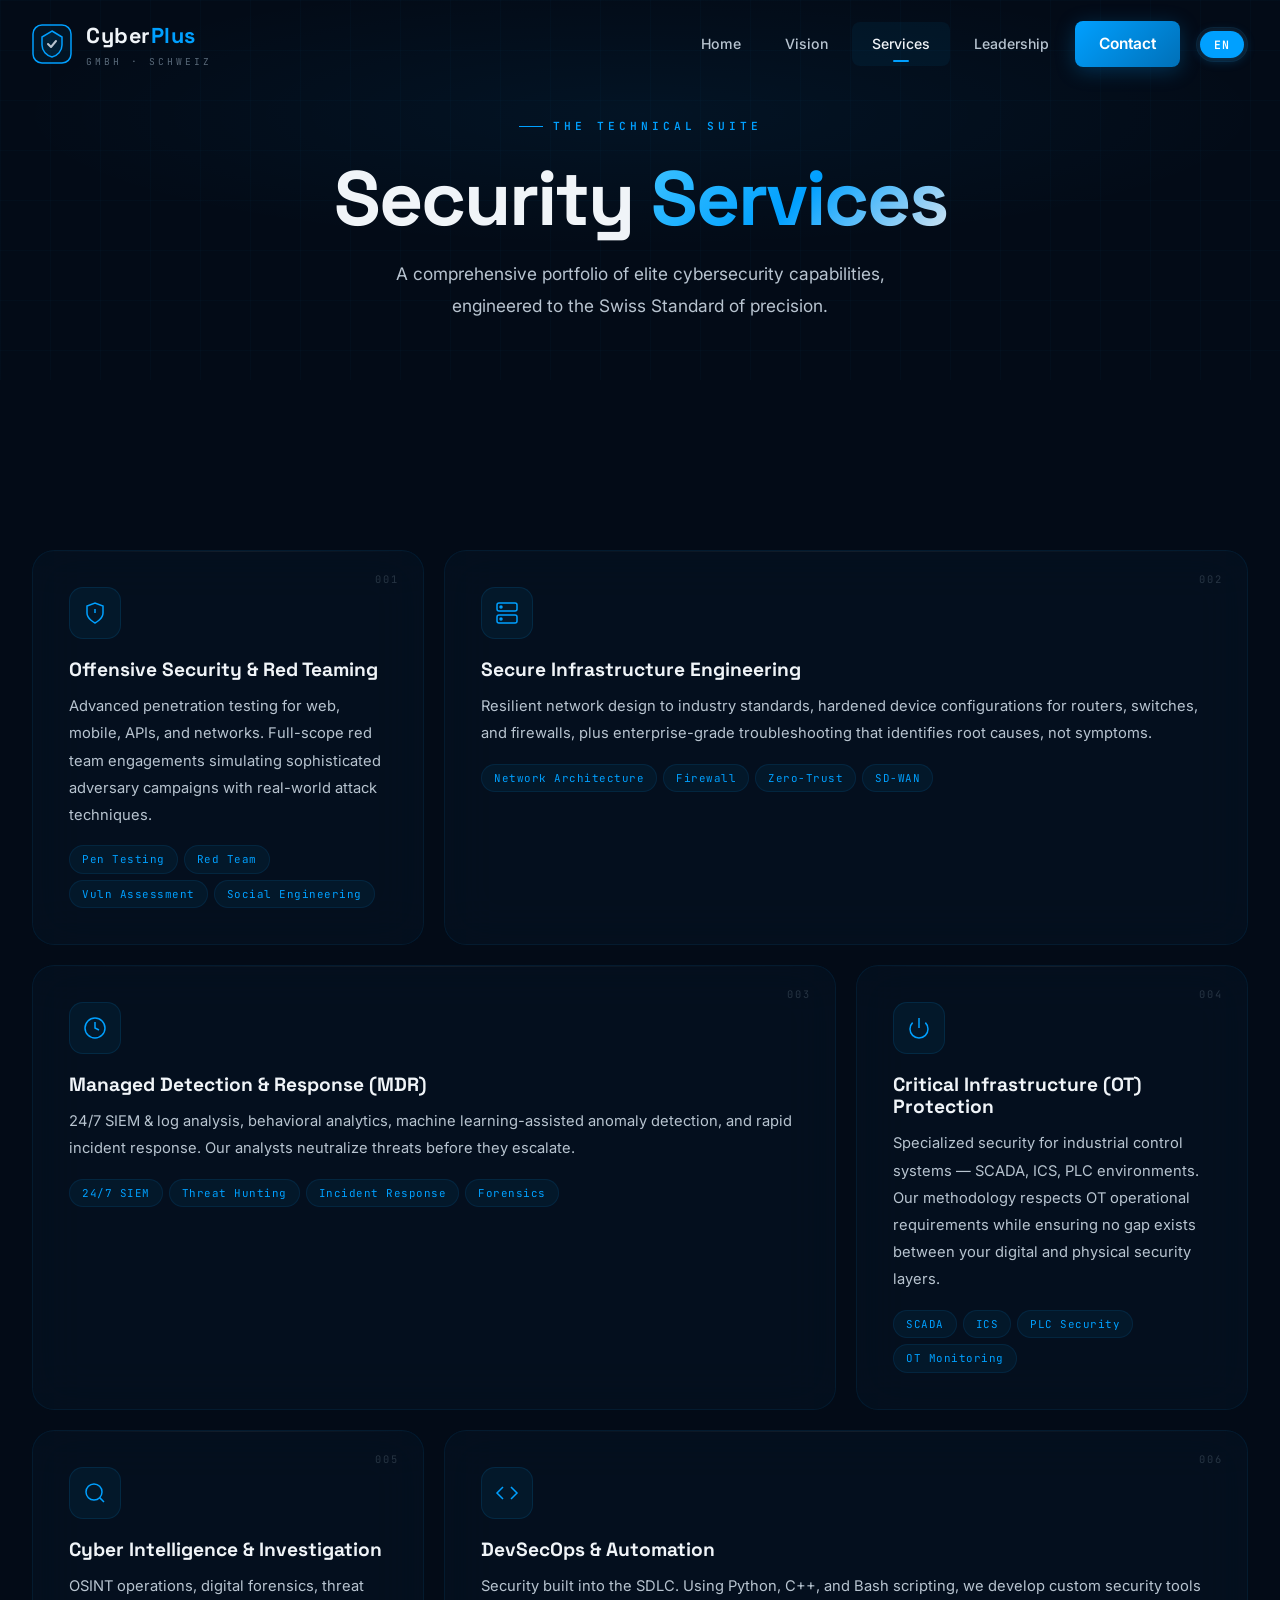
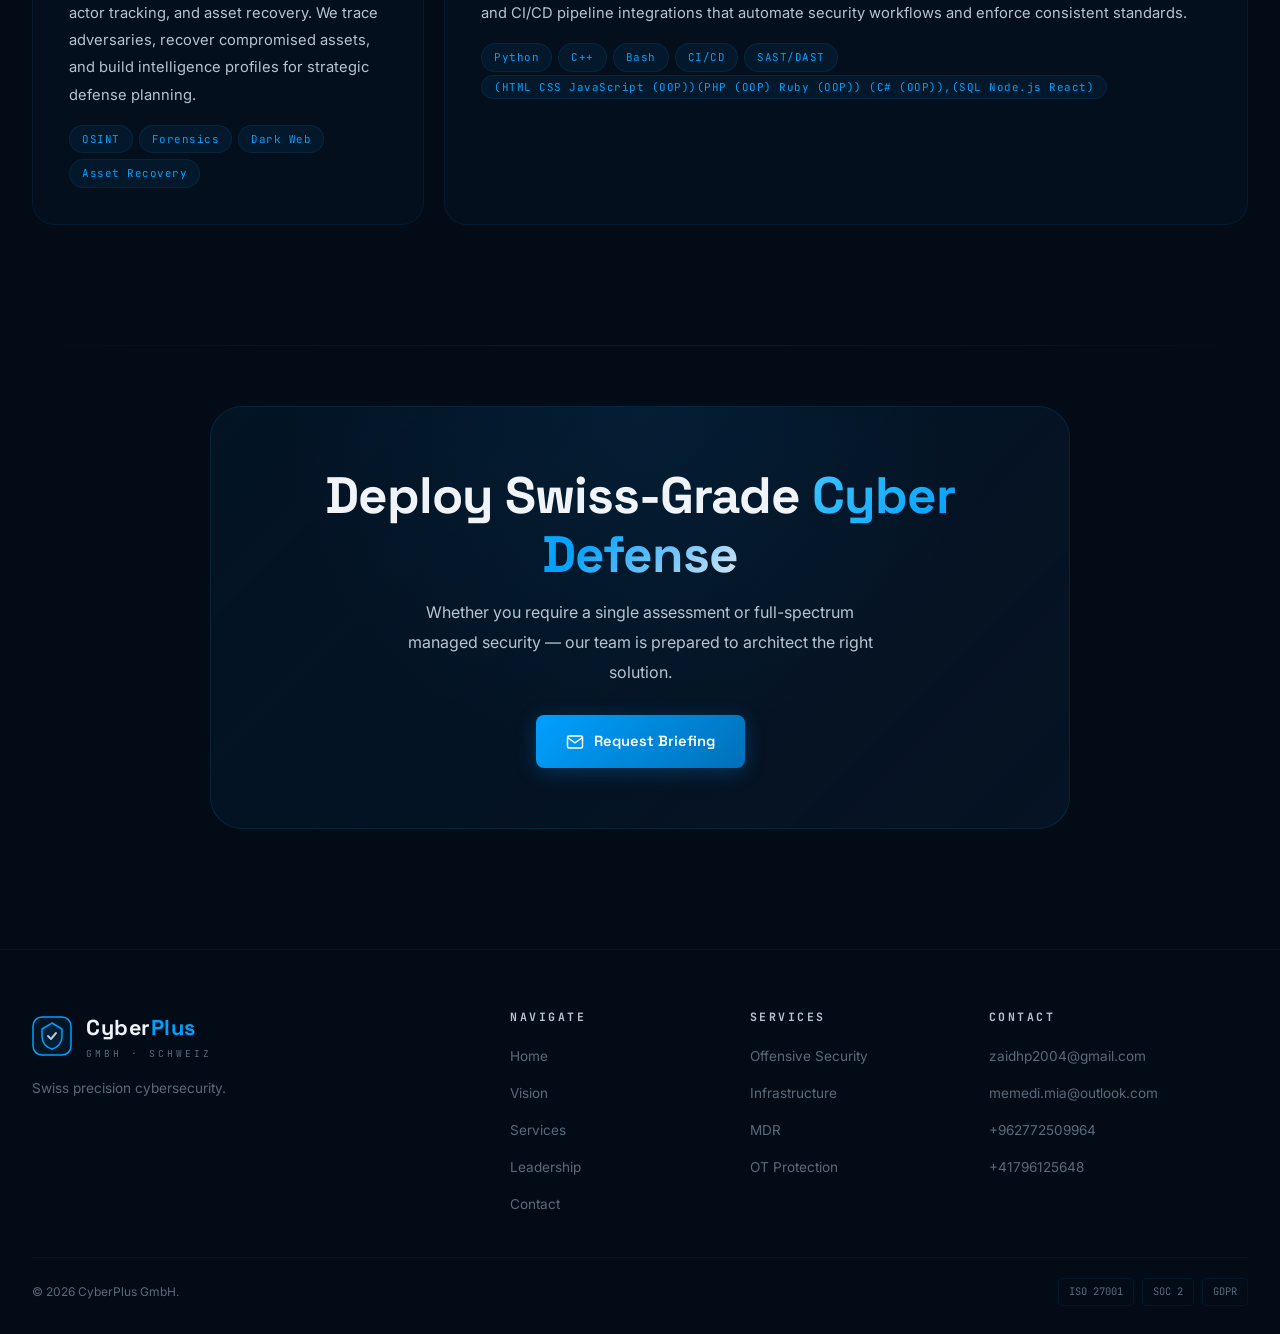
==== commit 044771b9: "Update services.html" ====
--- a/pages/services.html
+++ b/pages/services.html
@@ -89,8 +89,8 @@
           <div class="svc-icon"><svg viewBox="0 0 24 24"><polyline points="16 18 22 12 16 6"/><polyline points="8 6 2 12 8 18"/></svg></div>
           <h3 data-lang="en">DevSecOps &amp; Automation</h3><h3 data-lang="de">DevSecOps &amp; Automatisierung</h3>
           <p data-lang="en">Security built into the SDLC. Using Python, C++, and Bash scripting, we develop custom security tools and CI/CD pipeline integrations that automate security workflows and enforce consistent standards.</p>
-          <p data-lang="de">Sicherheit im SDLC integriert. Mit Python, C++ und Bash-Scripting entwickeln wir massgeschneiderte Sicherheits-Tools und CI/CD-Pipeline-Integrationen zur Automatisierung von Sicherheits-Workflows.Our recommended programming languages: (HTML,CSS,JavaScript (OOP), PHP (OOP) , Python (OOP) , Ruby (OOP), Bash Scripting , C++ (OOP) , C# (OOP), SQL , Node.js , React) </p>
-          <div class="svc-chips"><span class="svc-chip">Python</span><span class="svc-chip">C++</span><span class="svc-chip">Bash</span><span class="svc-chip">CI/CD</span><span class="svc-chip">SAST/DAST</span></div>
+          <p data-lang="de">Sicherheit im SDLC integriert. Mit Python, C++ und Bash-Scripting entwickeln wir massgeschneiderte Sicherheits-Tools und CI/CD-Pipeline-Integrationen zur Automatisierung von Sicherheits-Workflows.Our  </p>
+          <div class="svc-chips"><span class="svc-chip">Python</span><span class="svc-chip">C++</span><span class="svc-chip">Bash</span><span class="svc-chip">CI/CD</span><span class="svc-chip">SAST/DAST</span></div><span class="svc-chip">(HTML CSS JavaScript (OOP))(PHP (OOP) Ruby (OOP)) (C# (OOP)),(SQL Node.js React)</span>
         </div>
       </div>
     </div>
@@ -121,4 +121,4 @@
   </div><div class="footer-bottom"><p>&copy; 2026 CyberPlus GmbH.</p><div class="footer-badges"><span class="footer-badge">ISO 27001</span><span class="footer-badge">SOC 2</span><span class="footer-badge">GDPR</span></div></div></div></footer>
   <script src="../js/main.js"></script>
 </body>
-</html>+</html>
